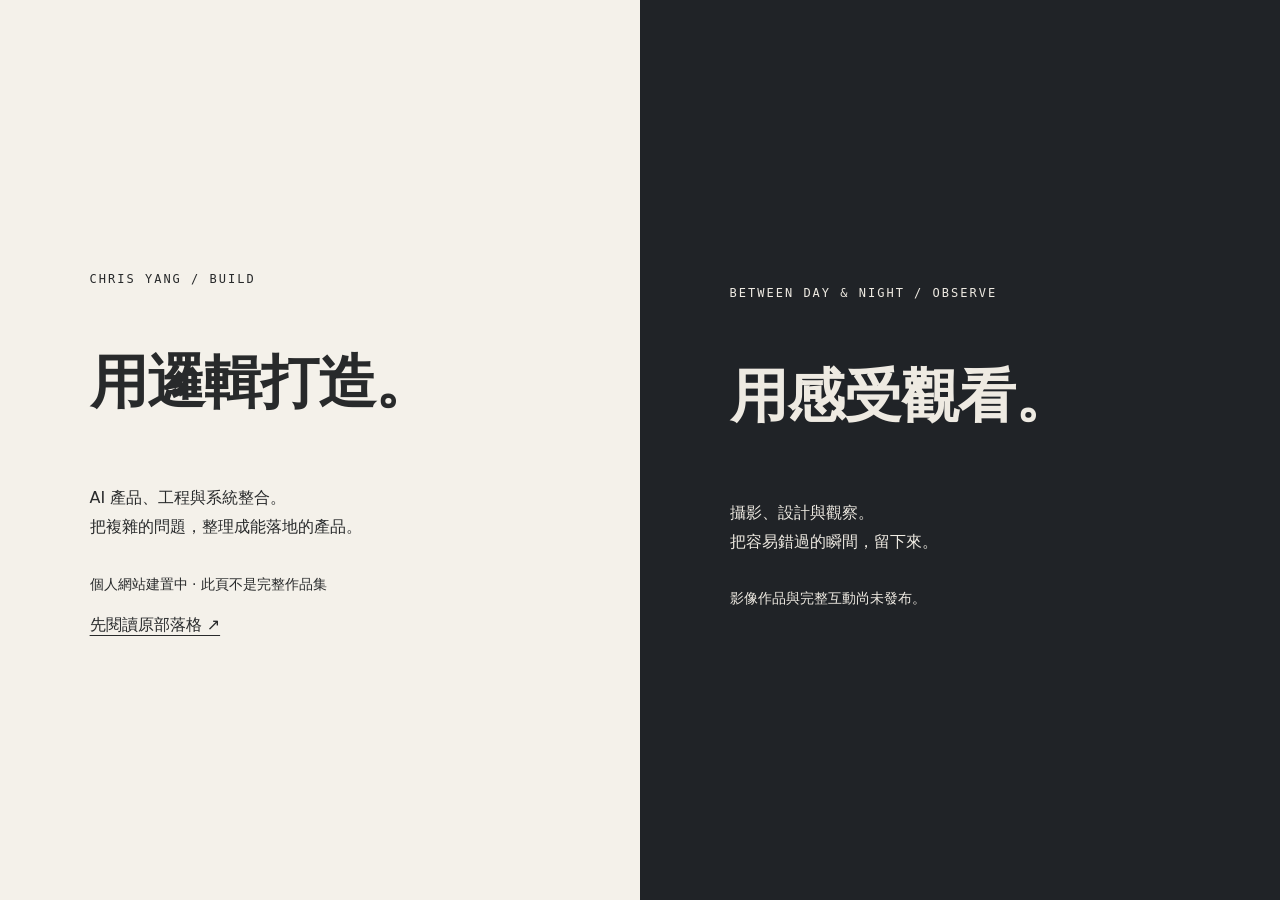
==== site/index.html @ f2bdc351 "ci: add GitHub Pages deployment and public holding page" ====
<!doctype html>
<html lang="zh-Hant">
<head>
<meta charset="utf-8">
<meta name="viewport" content="width=device-width, initial-scale=1">
<meta name="robots" content="noindex, nofollow">
<meta name="description" content="Chris Yang 的日夜個人網站，正在建置中。">
<title>Chris Yang · Between Day & Night</title>
<style>
*{box-sizing:border-box}body{margin:0;background:#f4f1ea;color:#282a2b;font-family:system-ui,sans-serif;line-height:1.8}main{min-height:100svh;display:grid;grid-template-columns:1fr 1fr}.panel{padding:clamp(28px,7vw,100px);display:flex;flex-direction:column;justify-content:center}.night{background:#202327;color:#eeeae2}.label{font:12px monospace;letter-spacing:2px}h1,h2{font-size:clamp(32px,4.5vw,68px);line-height:1.3;letter-spacing:-1px}p{max-width:36em}a{color:inherit;text-underline-offset:5px}a:focus-visible{outline:3px solid currentColor;outline-offset:5px}.status{font-size:14px}@media(max-width:700px){main{grid-template-columns:1fr}.panel{min-height:50svh}}
</style>
</head>
<body><main>
<section class="panel" aria-labelledby="day-title"><p class="label">CHRIS YANG / BUILD</p><h1 id="day-title">用邏輯打造。</h1><p>AI 產品、工程與系統整合。<br>把複雜的問題，整理成能落地的產品。</p><p class="status">個人網站建置中 · 此頁不是完整作品集</p><a href="https://www.chris.com.tw/main/">先閱讀原部落格 ↗</a></section>
<section class="panel night" aria-labelledby="night-title"><p class="label">BETWEEN DAY & NIGHT / OBSERVE</p><h2 id="night-title">用感受觀看。</h2><p>攝影、設計與觀察。<br>把容易錯過的瞬間，留下來。</p><p class="status">影像作品與完整互動尚未發布。</p></section>
</main></body></html>
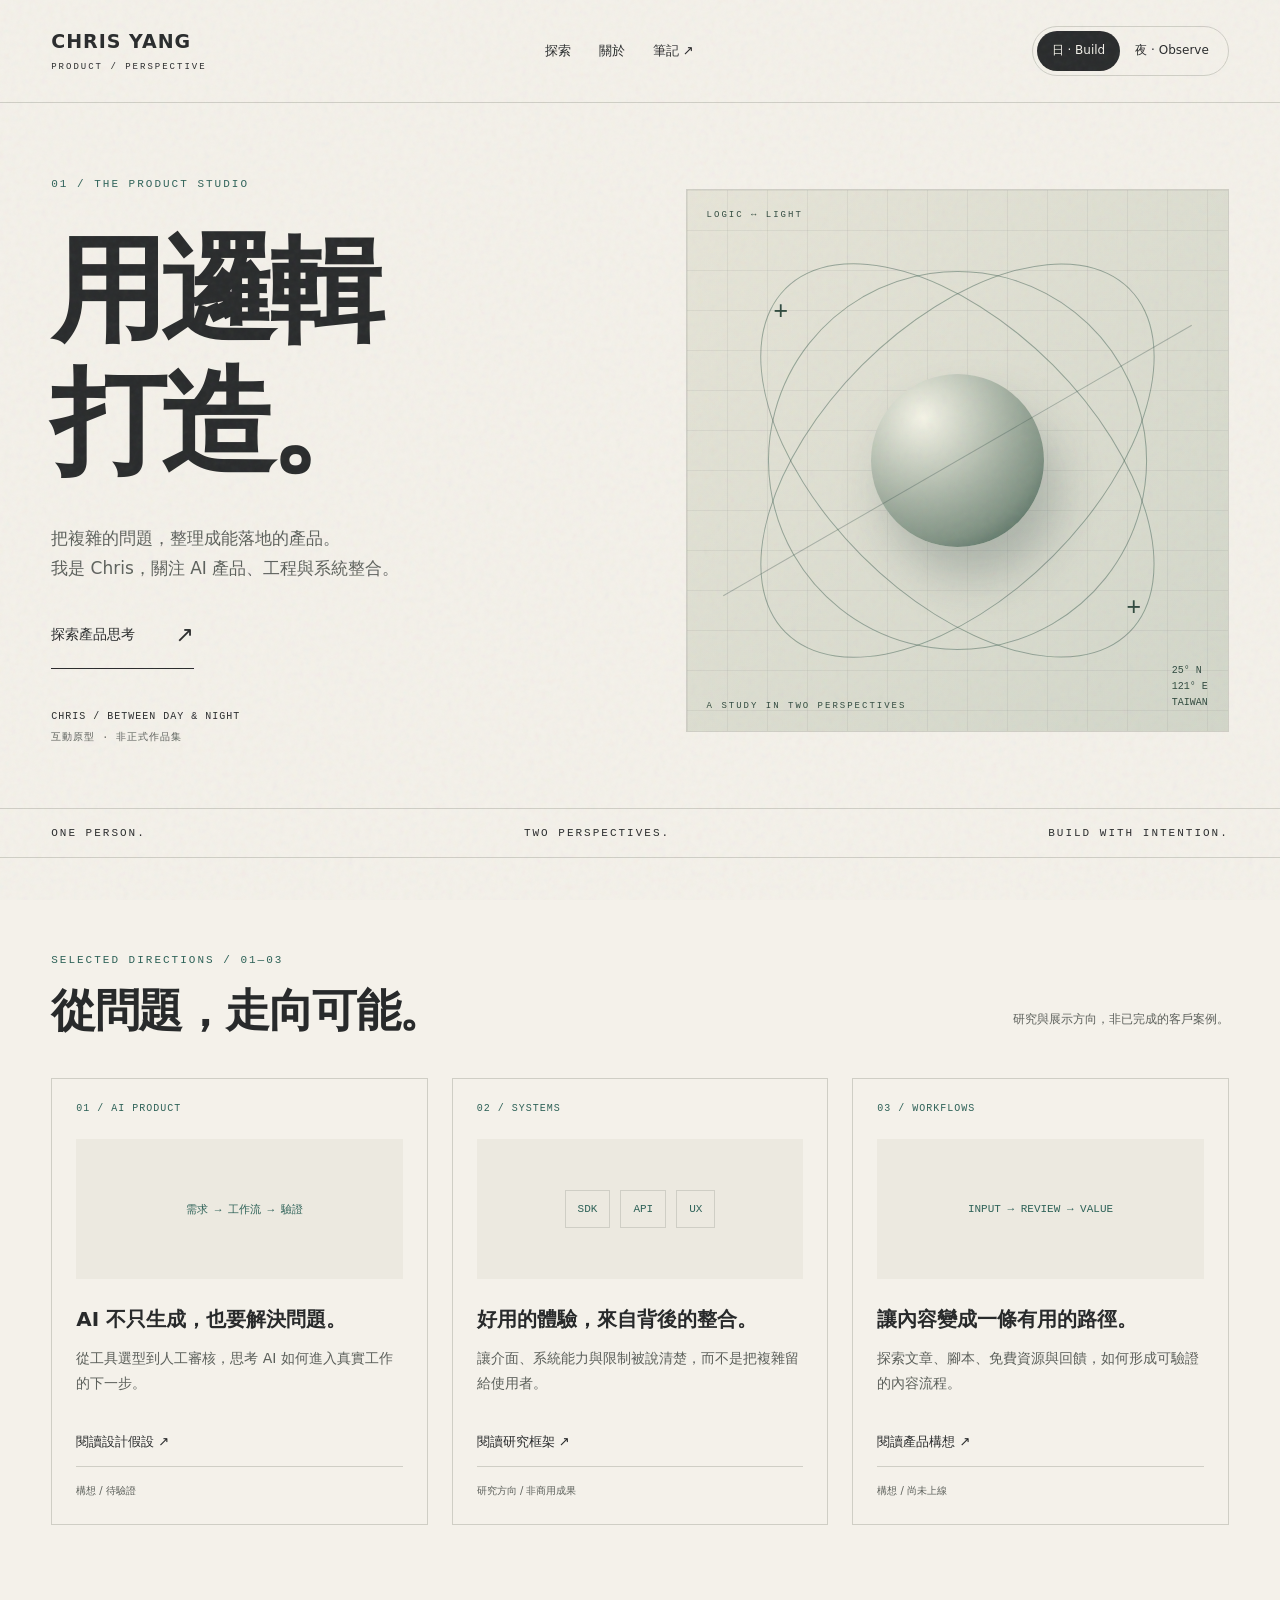
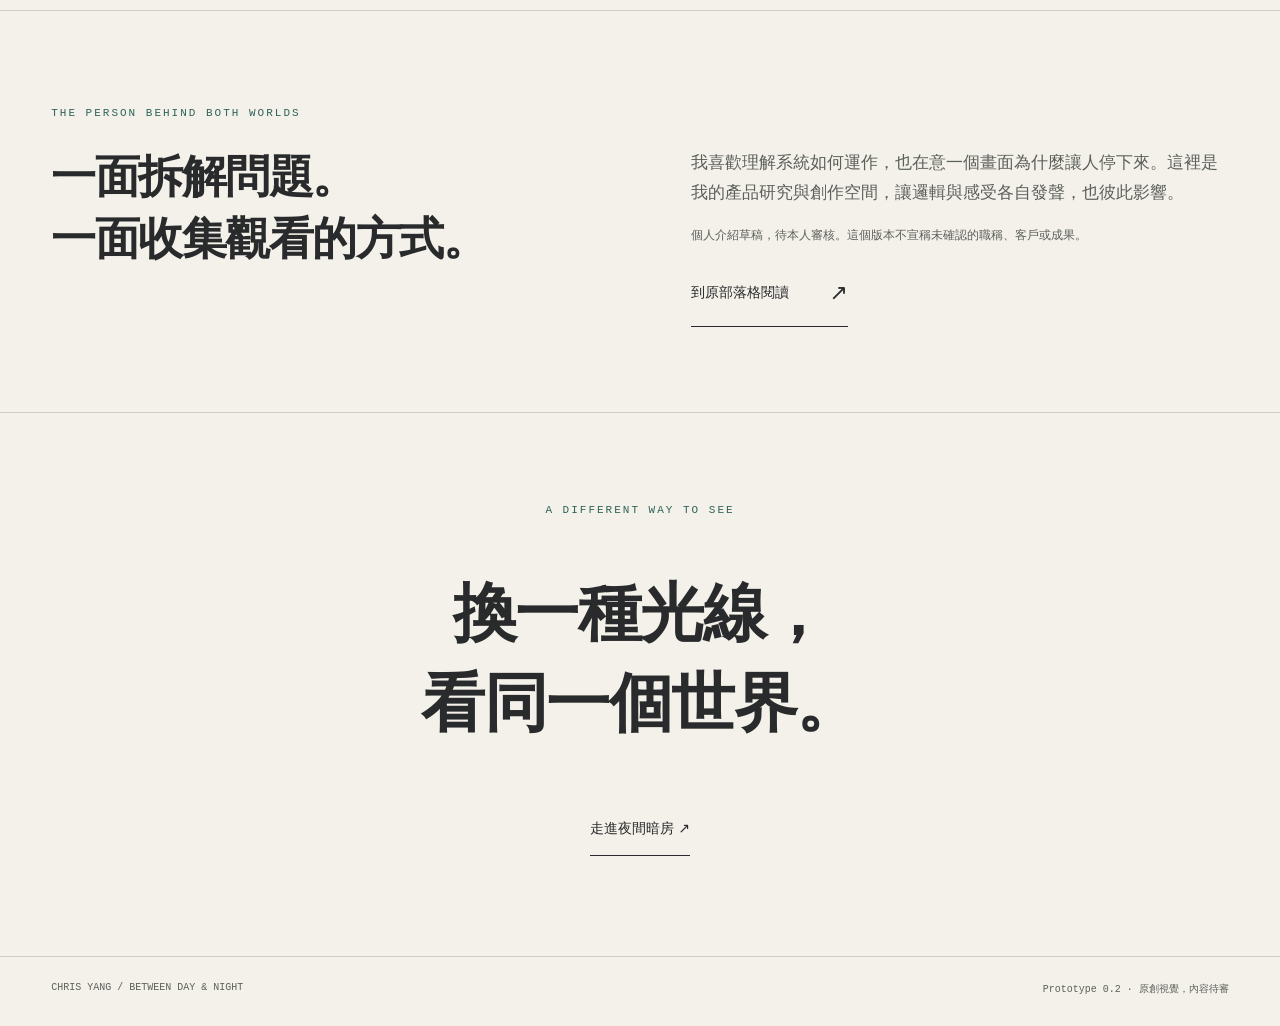
==== commit fb3d4e6f: "feat: add day-night interactive prototype v0.2 and handoff docs" ====
--- a/site/index.html
+++ b/site/index.html
@@ -1,16 +1,11 @@
 <!doctype html>
-<html lang="zh-Hant">
-<head>
-<meta charset="utf-8">
-<meta name="viewport" content="width=device-width, initial-scale=1">
-<meta name="robots" content="noindex, nofollow">
-<meta name="description" content="Chris Yang 的日夜個人網站，正在建置中。">
-<title>Chris Yang · Between Day & Night</title>
-<style>
-*{box-sizing:border-box}body{margin:0;background:#f4f1ea;color:#282a2b;font-family:system-ui,sans-serif;line-height:1.8}main{min-height:100svh;display:grid;grid-template-columns:1fr 1fr}.panel{padding:clamp(28px,7vw,100px);display:flex;flex-direction:column;justify-content:center}.night{background:#202327;color:#eeeae2}.label{font:12px monospace;letter-spacing:2px}h1,h2{font-size:clamp(32px,4.5vw,68px);line-height:1.3;letter-spacing:-1px}p{max-width:36em}a{color:inherit;text-underline-offset:5px}a:focus-visible{outline:3px solid currentColor;outline-offset:5px}.status{font-size:14px}@media(max-width:700px){main{grid-template-columns:1fr}.panel{min-height:50svh}}
-</style>
-</head>
-<body><main>
-<section class="panel" aria-labelledby="day-title"><p class="label">CHRIS YANG / BUILD</p><h1 id="day-title">用邏輯打造。</h1><p>AI 產品、工程與系統整合。<br>把複雜的問題，整理成能落地的產品。</p><p class="status">個人網站建置中 · 此頁不是完整作品集</p><a href="https://www.chris.com.tw/main/">先閱讀原部落格 ↗</a></section>
-<section class="panel night" aria-labelledby="night-title"><p class="label">BETWEEN DAY & NIGHT / OBSERVE</p><h2 id="night-title">用感受觀看。</h2><p>攝影、設計與觀察。<br>把容易錯過的瞬間，留下來。</p><p class="status">影像作品與完整互動尚未發布。</p></section>
-</main></body></html>
+<html lang="zh-Hant" data-world="build"><head><meta charset="utf-8"><meta name="viewport" content="width=device-width,initial-scale=1"><meta name="robots" content="noindex,nofollow"><meta name="description" content="Chris Yang：用邏輯打造，用感受觀看。AI 產品、系統整合、攝影與設計。"><title>Chris Yang — Between Day & Night</title><link rel="stylesheet" href="./styles.css"><script src="./app.js" defer></script></head><body>
+<a class="skip" href="#main">跳至內容</a><div class="grain" aria-hidden="true"></div><header class="header"><a class="brand" href="#build">CHRIS YANG<span>PRODUCT / PERSPECTIVE</span></a><nav aria-label="主導覽"><a href="#work">探索</a><a href="#about">關於</a><a href="https://www.chris.com.tw/main/">筆記 ↗</a></nav><div class="switch" role="group" aria-label="切換內容世界"><button type="button" data-mode="build" aria-pressed="true">日 · Build</button><button type="button" data-mode="observe" aria-pressed="false">夜 · Observe</button></div></header>
+<main id="main"><section class="hero"><div class="hero-copy"><p class="eyebrow" id="eyebrow">01 / THE PRODUCT STUDIO</p><h1 id="headline">用邏輯<span>打造。</span></h1><p class="intro" id="intro">把複雜的問題，整理成能落地的產品。<br>我是 Chris，關注 AI 產品、工程與系統整合。</p><a class="cta" href="#work" id="hero-link">探索產品思考 <span>↗</span></a><p class="edition">CHRIS / BETWEEN DAY & NIGHT <span>互動原型 · 非正式作品集</span></p></div><div class="art" aria-hidden="true"><div class="orbit o1"></div><div class="orbit o2"></div><div class="orbit o3"></div><div class="core"></div><div class="cross x1">+</div><div class="cross x2">+</div><div class="axis"></div><span class="art-label top">LOGIC ↔ LIGHT</span><span class="art-label bottom">A STUDY IN TWO PERSPECTIVES</span><span class="coord">25° N<br>121° E<br>TAIWAN</span></div></section>
+<div class="ticker"><span>ONE PERSON.</span><span>TWO PERSPECTIVES.</span><span id="ticker-last">BUILD WITH INTENTION.</span></div>
+<section id="work" class="section"><div class="section-head"><div><p class="eyebrow" id="work-label">SELECTED DIRECTIONS / 01—03</p><h2 id="work-title">從問題，走向可能。</h2></div><p class="muted" id="work-note">研究與展示方向，非已完成的客戶案例。</p></div>
+<div id="build-content" class="cards"><article class="card"><span class="number">01 / AI PRODUCT</span><div class="diagram"><i></i><b>需求 → 工作流 → 驗證</b></div><h3>AI 不只生成，也要解決問題。</h3><p>從工具選型到人工審核，思考 AI 如何進入真實工作的下一步。</p><button class="text-button" data-detail="ai">閱讀設計假設 ↗</button><span class="status">構想 / 待驗證</span></article><article class="card"><span class="number">02 / SYSTEMS</span><div class="diagram cells"><b>SDK</b><b>API</b><b>UX</b></div><h3>好用的體驗，來自背後的整合。</h3><p>讓介面、系統能力與限制被說清楚，而不是把複雜留給使用者。</p><button class="text-button" data-detail="systems">閱讀研究框架 ↗</button><span class="status">研究方向 / 非商用成果</span></article><article class="card"><span class="number">03 / WORKFLOWS</span><div class="diagram"><b>INPUT → REVIEW → VALUE</b></div><h3>讓內容變成一條有用的路徑。</h3><p>探索文章、腳本、免費資源與回饋，如何形成可驗證的內容流程。</p><button class="text-button" data-detail="content">閱讀產品構想 ↗</button><span class="status">構想 / 尚未上線</span></article></div>
+<div id="observe-content" hidden><div class="gallery"><article class="photo p1"><span>01 / LIGHT STUDY</span><div class="shape"></div><h3>光的邊界</h3><p>CSS 視覺實驗 · 非攝影作品</p></article><article class="photo p2"><span>02 / NEGATIVE SPACE</span><div class="shape"></div><h3>留白之間</h3><p>CSS 視覺實驗 · 非攝影作品</p></article><article class="photo p3"><span>03 / AFTER HOURS</span><div class="shape"></div><h3>夜色未定</h3><p>CSS 視覺實驗 · 非攝影作品</p></article></div><p class="muted">攝影系列尚待提供本人作品及確認授權。此處以原創幾何視覺測試策展節奏。</p></div></section>
+<section id="about" class="section about"><p class="eyebrow">THE PERSON BEHIND BOTH WORLDS</p><h2>一面拆解問題。<br>一面收集觀看的方式。</h2><div><p>我喜歡理解系統如何運作，也在意一個畫面為什麼讓人停下來。這裡是我的產品研究與創作空間，讓邏輯與感受各自發聲，也彼此影響。</p><p class="muted">個人介紹草稿，待本人審核。這個版本不宣稱未確認的職稱、客戶或成果。</p><a class="cta" href="https://www.chris.com.tw/main/">到原部落格閱讀 <span>↗</span></a></div></section>
+<section class="closing"><p class="eyebrow">A DIFFERENT WAY TO SEE</p><h2 id="closing-title">換一種光線，<br>看同一個世界。</h2><button id="other-world" class="cta" type="button">走進夜間暗房 ↗</button></section></main><footer><span>CHRIS YANG / BETWEEN DAY & NIGHT</span><span>Prototype 0.2 · 原創視覺，內容待審</span></footer>
+<dialog id="detail"><form method="dialog"><button class="close" aria-label="關閉詳情">關閉 ×</button></form><p class="eyebrow">CONCEPT NOTE / NOT A SHIPPED CASE</p><h2 id="detail-title"></h2><div id="detail-body"></div></dialog><div class="sr-only" role="status" aria-live="polite" id="announcement"></div></body></html>
--- a/site/styles.css
+++ b/site/styles.css
@@ -0,0 +1 @@
+*{box-sizing:border-box}html{scroll-behavior:smooth;scroll-padding-top:100px} :root{--bg:#f4f1ea;--ink:#282a2b;--muted:#5c605b;--line:#cfcec5;--accent:#2e6258;--surface:#ece9e0}html[data-world=observe]{--bg:#202327;--ink:#eeeae2;--muted:#b7b7b0;--line:#484c50;--accent:#e4a889;--surface:#292d31}body{margin:0;background:var(--bg);color:var(--ink);font-family:system-ui,-apple-system,"Noto Sans TC",sans-serif;line-height:1.8;transition:background .4s,color .4s}a{color:inherit;text-decoration:none}button{font:inherit;color:inherit;cursor:pointer}a:focus-visible,button:focus-visible{outline:3px solid var(--accent);outline-offset:5px}[hidden]{display:none!important}.skip{position:fixed;top:-100px;background:var(--bg);padding:12px;z-index:20}.skip:focus{top:0}.grain{position:fixed;inset:0;pointer-events:none;opacity:.12;background-image:url("data:image/svg+xml,%3Csvg viewBox='0 0 180 180' xmlns='http://www.w3.org/2000/svg'%3E%3Cfilter id='n'%3E%3CfeTurbulence type='fractalNoise' baseFrequency='.8' numOctaves='3' stitchTiles='stitch'/%3E%3C/filter%3E%3Cpath fill='%23888' filter='url(%23n)' opacity='.5' d='M0 0h180v180H0z'/%3E%3C/svg%3E");z-index:5}.header{max-width:1440px;margin:auto;padding:26px 4vw;display:flex;align-items:center;justify-content:space-between;gap:20px;border-bottom:1px solid var(--line)}.brand{font-size:19px;font-weight:800;letter-spacing:1px;line-height:1.3}.brand span{display:block;font:9px monospace;letter-spacing:2px;margin-top:8px}nav{display:flex;gap:28px;font-size:13px}.switch{border:1px solid var(--line);padding:4px;display:flex;border-radius:50px}.switch button{background:none;border:0;padding:9px 15px;font-size:12px;border-radius:50px}.switch button[aria-pressed=true]{background:var(--ink);color:var(--bg)}main{max-width:1440px;margin:auto}.hero{padding:64px 4vw 54px;display:grid;grid-template-columns:1.05fr 1fr;gap:5vw;align-items:center;min-height:650px}.eyebrow{font:11px monospace;letter-spacing:2px;color:var(--accent)}h1{font-size:clamp(68px,9vw,134px);letter-spacing:-6px;line-height:1.15;margin:34px 0}h1 span{display:block}.intro{font-size:17px;color:var(--muted)}.cta{display:inline-flex;align-items:center;gap:40px;border:0;border-bottom:1px solid var(--ink);padding:14px 0;background:none;font-size:14px}.cta span{font-size:22px}.edition{margin-top:42px;font:10px monospace;letter-spacing:1px}.edition span{display:block;color:var(--muted);margin-top:8px}.art{position:relative;aspect-ratio:1;overflow:hidden;background:linear-gradient(135deg,#e7e5d8,#d2d6c9);border:1px solid var(--line);isolation:isolate}.art:before{content:'';position:absolute;inset:0;background-image:linear-gradient(#8882 1px,transparent 1px),linear-gradient(90deg,#8882 1px,transparent 1px);background-size:40px 40px}.orbit{position:absolute;border:1px solid #3d5c5077;border-radius:50%;inset:15%;transform:rotate(-30deg)}.o2{inset:25% 5%;transform:rotate(45deg)}.o3{inset:5% 25%;transform:rotate(45deg)}.core{position:absolute;width:32%;height:32%;left:34%;top:34%;border-radius:50%;background:radial-gradient(circle at 30% 25%,#f5f4e7,#809283 70%,#2e4e43);box-shadow:15px 30px 45px #233a3a40}.art-label{position:absolute;left:20px;font:9px monospace;letter-spacing:2px;color:#30493e}.top{top:20px}.bottom{bottom:20px}.coord{position:absolute;right:20px;bottom:20px;font:10px monospace;line-height:1.6;color:#30493e}.axis{position:absolute;top:50%;width:100%;height:1px;background:#3b514d55;transform:rotate(-30deg)}.cross{position:absolute;color:#30493e;font:25px monospace}.x1{top:20%;left:16%}.x2{right:16%;bottom:20%}html[data-world=observe] .art{background:radial-gradient(ellipse at 60% 30%,#614638,#191c20 65%)}html[data-world=observe] .art:before{opacity:.15}html[data-world=observe] .core{background:#1c2025;box-shadow:-15px -10px 3px -7px #f6c7a3,0 0 70px #d78d5330;width:45%;height:45%;left:27.5%;top:27.5%}html[data-world=observe] .orbit{border-color:#d3a07d55}html[data-world=observe] .art-label,html[data-world=observe] .coord,html[data-world=observe] .cross{color:#dbbba6}.ticker{border-block:1px solid var(--line);padding:18px 4vw;display:flex;justify-content:space-between;gap:15px;font:11px monospace;letter-spacing:2px}.section{padding:85px 4vw;border-bottom:1px solid var(--line)}.section-head{display:flex;justify-content:space-between;align-items:end;gap:25px;margin-bottom:35px}h2{font-size:clamp(28px,3.5vw,48px);line-height:1.4;letter-spacing:-1.5px}.section-head h2{margin:14px 0 0}.muted{font-size:12px;color:var(--muted)}.cards{display:grid;grid-template-columns:repeat(3,1fr);gap:24px}.card{display:flex;flex-direction:column;border:1px solid var(--line);padding:24px;transition:transform .2s}.card:hover{transform:translateY(-5px)}.number{font:10px monospace;color:var(--accent);letter-spacing:1px}.diagram{min-height:140px;background:var(--surface);margin:25px 0;display:flex;align-items:center;justify-content:center;font:11px monospace;color:var(--accent);gap:10px}.diagram b{font-weight:400}.cells b{padding:12px;border:1px solid var(--line)}h3{font-size:20px;line-height:1.5;margin:0 0 12px}.card p{font-size:14px;color:var(--muted);margin:0 0 22px}.text-button{border:0;border-bottom:1px solid var(--line);padding:12px 0;text-align:left;background:none;margin-top:auto;font-size:13px}.status{font-size:10px;color:var(--muted);margin-top:15px}.gallery{display:grid;grid-template-columns:1.1fr .8fr 1fr;gap:20px;align-items:start}.photo{padding:20px;border:1px solid var(--line)}.photo>span{font:9px monospace;letter-spacing:1px}.photo .shape{height:290px;margin:20px 0;background:linear-gradient(120deg,#14161a 48%,#d6b9a0 49%,#765e50 52%,#24272b 75%)}.p2{margin-top:90px}.p2 .shape{height:220px;background:radial-gradient(circle at 60% 35%,#191c20 22%,#b49b80 23%,#b49b80 27%,#303237 28%)}.p3{margin-top:30px}.p3 .shape{height:350px;background:repeating-linear-gradient(90deg,#171a1e 0 24px,#72594b 25px,#24272a 29px 54px)}.photo p{font-size:11px;color:var(--muted)}.about{display:grid;grid-template-columns:1fr 1fr;column-gap:8vw}.about>.eyebrow{grid-column:1/-1}.about h2{margin-top:16px}.about>div>p:first-child{font-size:17px;color:var(--muted)}.closing{padding:80px 4vw 100px;text-align:center}.closing h2{font-size:clamp(35px,5vw,70px)}footer{max-width:1440px;margin:auto;border-top:1px solid var(--line);padding:25px 4vw;display:flex;justify-content:space-between;gap:20px;font:10px monospace;color:var(--muted)}dialog{background:var(--bg);color:var(--ink);border:1px solid var(--line);max-width:700px;width:calc(100% - 32px);padding:32px;max-height:85svh}dialog::backdrop{background:#0009}.close{float:right;background:none;border:1px solid var(--line);padding:8px 16px;min-height:44px}dialog h2{clear:both;padding-top:16px;font-size:30px}dialog h3{font-size:17px;margin-top:25px}dialog p{color:var(--muted);font-size:15px}.sr-only{position:absolute;width:1px;height:1px;padding:0;margin:-1px;overflow:hidden;clip:rect(0,0,0,0);white-space:nowrap;border:0}@media(max-width:800px){.header{flex-wrap:wrap;padding:20px}.brand{font-size:16px}nav{gap:15px}.switch{width:100%;justify-content:center}.switch button{flex:1;min-height:44px}.hero{grid-template-columns:1fr;padding:40px 20px;min-height:0}.hero-copy h1{letter-spacing:-3px;font-size:78px}.art{margin-top:20px;max-height:480px}.ticker{font-size:8px;letter-spacing:.5px;padding:16px 20px}.section{padding:55px 20px}.section-head{display:block}.cards,.gallery,.about{grid-template-columns:1fr}.p2,.p3{margin-top:0}.gallery .shape{height:300px}.about>.eyebrow{grid-column:auto}footer{padding:25px 20px;flex-direction:column}.edition{margin-top:28px}}@media(prefers-reduced-motion:reduce){html{scroll-behavior:auto}*,*::before,*::after{transition:none!important;animation:none!important}.card:hover{transform:none}}
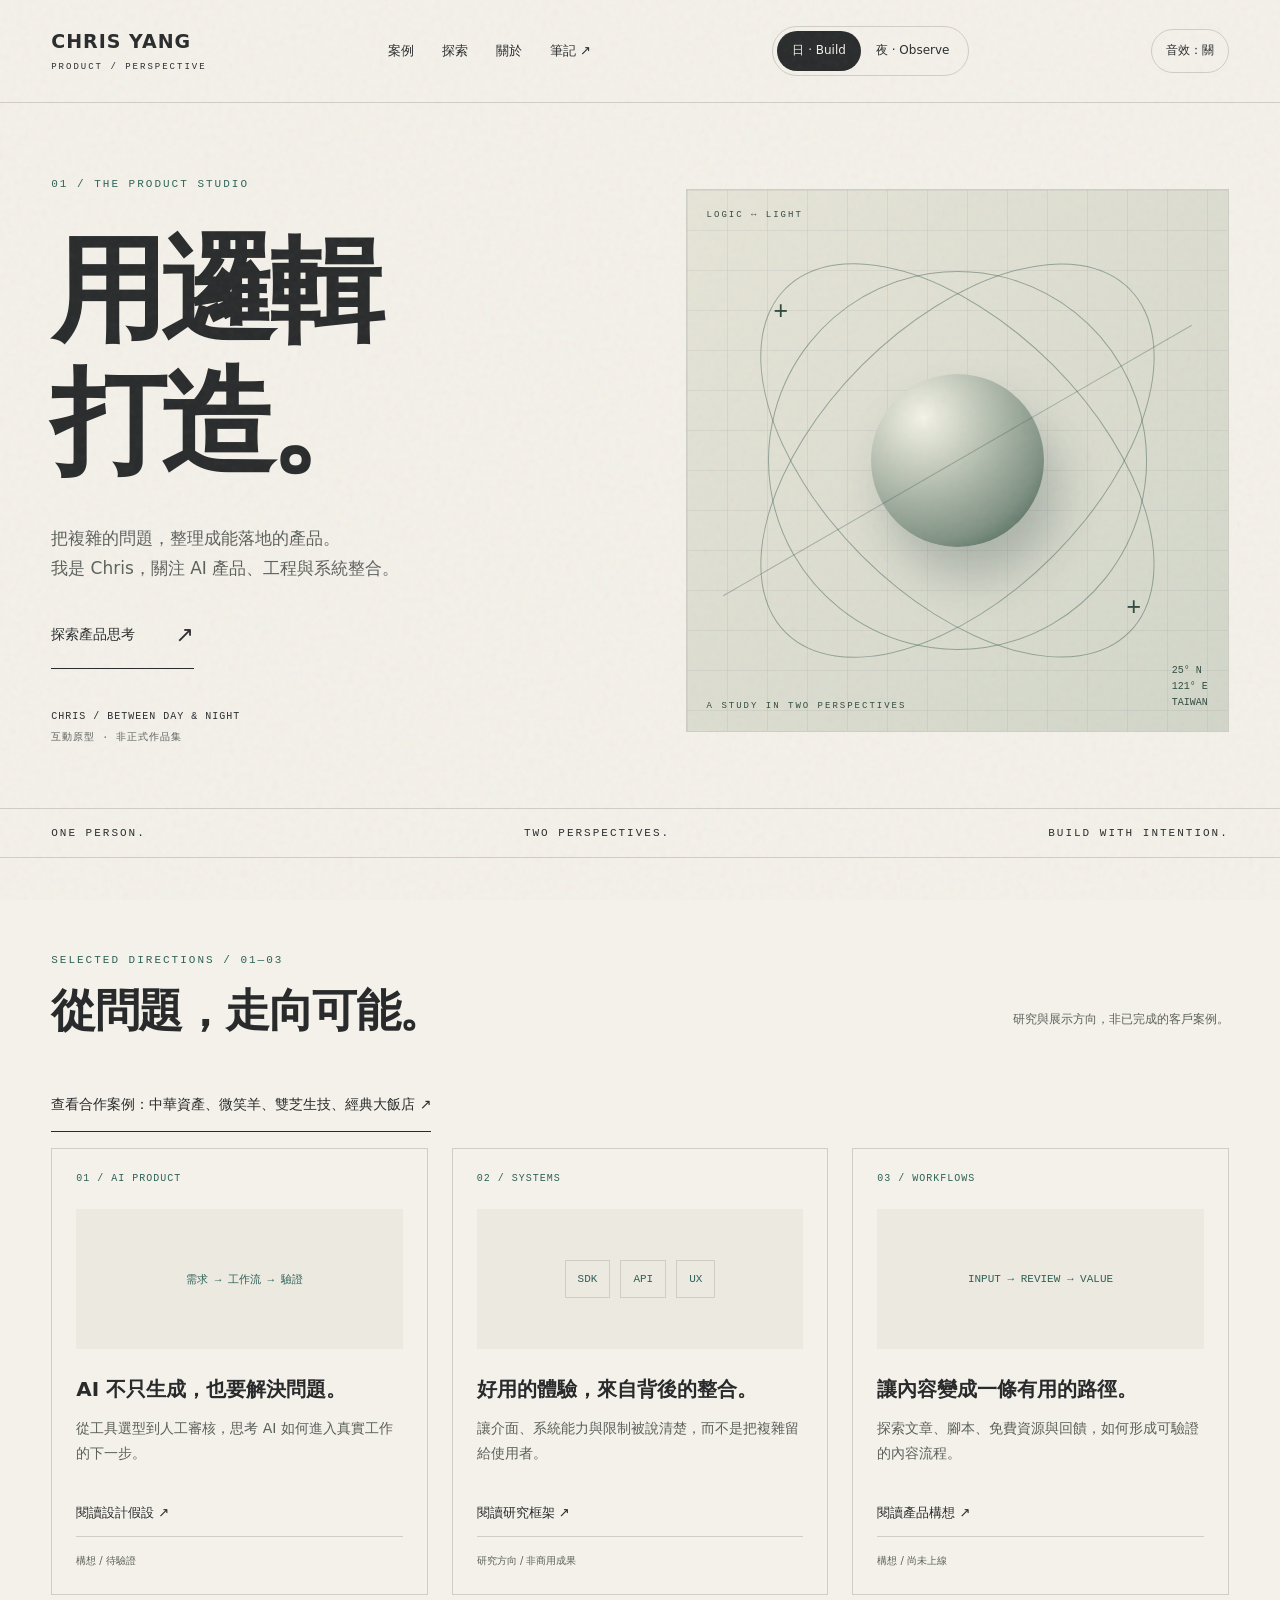
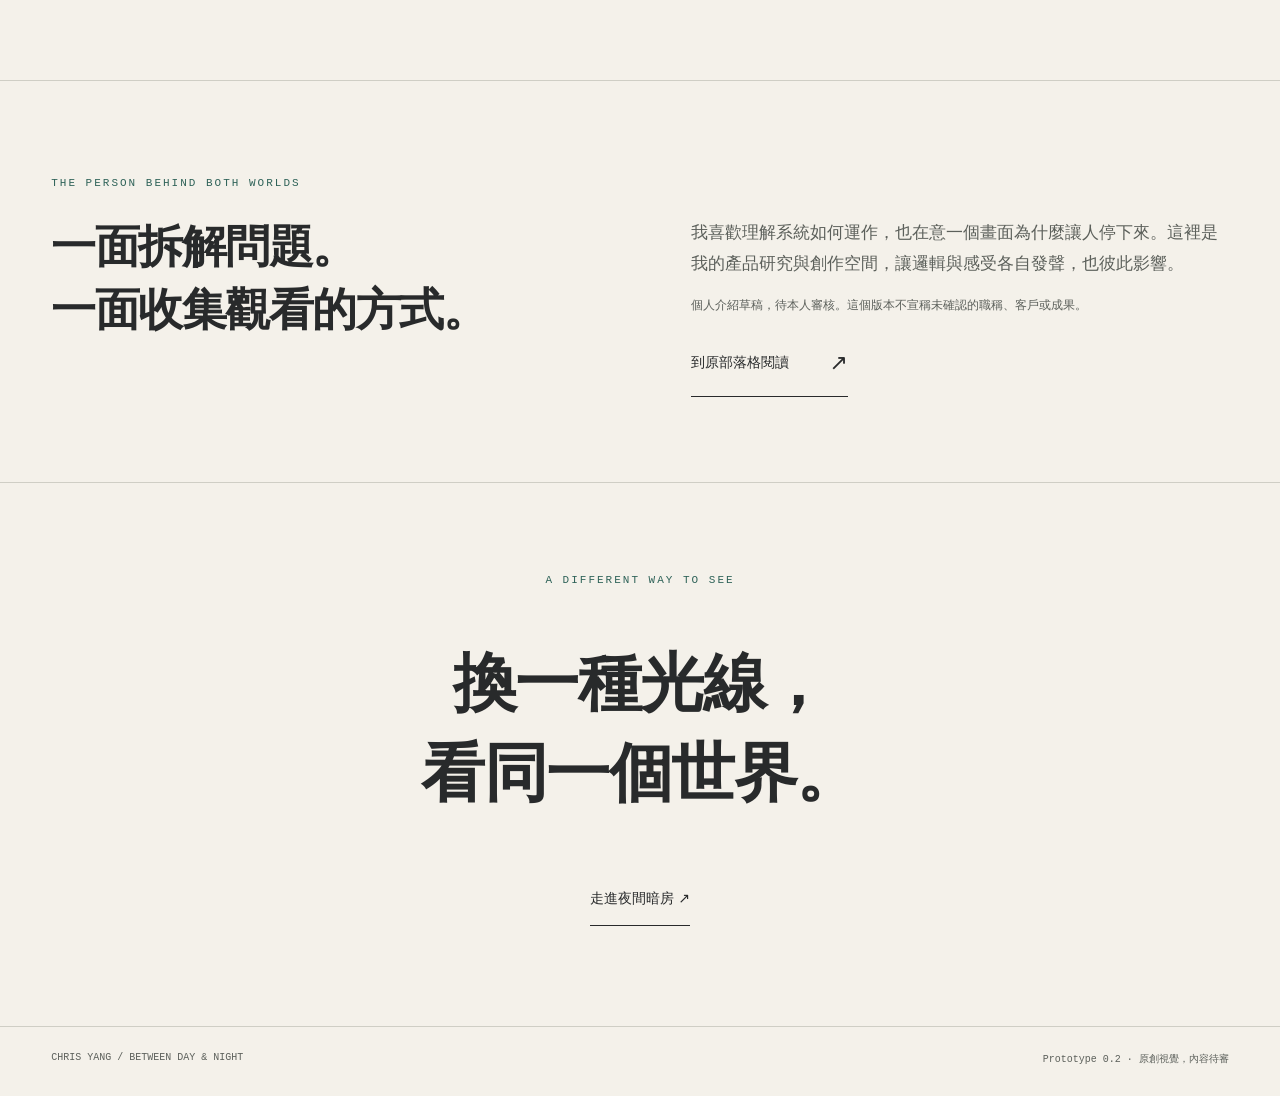
==== commit 73d644cd: "feat: publish four portfolio case summaries and homepage links" ====
--- a/site/index.html
+++ b/site/index.html
@@ -1,10 +1,10 @@
 <!doctype html>
 <html lang="zh-Hant" data-world="build"><head><meta charset="utf-8"><meta name="viewport" content="width=device-width,initial-scale=1"><meta name="robots" content="noindex,nofollow"><meta name="description" content="Chris Yang：用邏輯打造，用感受觀看。AI 產品、系統整合、攝影與設計。"><title>Chris Yang — Between Day & Night</title><link rel="stylesheet" href="./styles.css"><script src="./app.js" defer></script></head><body>
-<a class="skip" href="#main">跳至內容</a><div class="grain" aria-hidden="true"></div><header class="header"><a class="brand" href="#build">CHRIS YANG<span>PRODUCT / PERSPECTIVE</span></a><nav aria-label="主導覽"><a href="#work">探索</a><a href="#about">關於</a><a href="https://www.chris.com.tw/main/">筆記 ↗</a></nav><div class="switch" role="group" aria-label="切換內容世界"><button type="button" data-mode="build" aria-pressed="true">日 · Build</button><button type="button" data-mode="observe" aria-pressed="false">夜 · Observe</button></div></header>
+<a class="skip" href="#main">跳至內容</a><div class="grain" aria-hidden="true"></div><header class="header"><a class="brand" href="#build">CHRIS YANG<span>PRODUCT / PERSPECTIVE</span></a><nav aria-label="主導覽"><a href="./portfolio.html">案例</a><a href="#work">探索</a><a href="#about">關於</a><a href="https://www.chris.com.tw/main/">筆記 ↗</a></nav><div class="switch" role="group" aria-label="切換內容世界"><button type="button" data-mode="build" aria-pressed="true">日 · Build</button><button type="button" data-mode="observe" aria-pressed="false">夜 · Observe</button></div></header>
 <main id="main"><section class="hero"><div class="hero-copy"><p class="eyebrow" id="eyebrow">01 / THE PRODUCT STUDIO</p><h1 id="headline">用邏輯<span>打造。</span></h1><p class="intro" id="intro">把複雜的問題，整理成能落地的產品。<br>我是 Chris，關注 AI 產品、工程與系統整合。</p><a class="cta" href="#work" id="hero-link">探索產品思考 <span>↗</span></a><p class="edition">CHRIS / BETWEEN DAY & NIGHT <span>互動原型 · 非正式作品集</span></p></div><div class="art" aria-hidden="true"><div class="orbit o1"></div><div class="orbit o2"></div><div class="orbit o3"></div><div class="core"></div><div class="cross x1">+</div><div class="cross x2">+</div><div class="axis"></div><span class="art-label top">LOGIC ↔ LIGHT</span><span class="art-label bottom">A STUDY IN TWO PERSPECTIVES</span><span class="coord">25° N<br>121° E<br>TAIWAN</span></div></section>
 <div class="ticker"><span>ONE PERSON.</span><span>TWO PERSPECTIVES.</span><span id="ticker-last">BUILD WITH INTENTION.</span></div>
 <section id="work" class="section"><div class="section-head"><div><p class="eyebrow" id="work-label">SELECTED DIRECTIONS / 01—03</p><h2 id="work-title">從問題，走向可能。</h2></div><p class="muted" id="work-note">研究與展示方向，非已完成的客戶案例。</p></div>
-<div id="build-content" class="cards"><article class="card"><span class="number">01 / AI PRODUCT</span><div class="diagram"><i></i><b>需求 → 工作流 → 驗證</b></div><h3>AI 不只生成，也要解決問題。</h3><p>從工具選型到人工審核，思考 AI 如何進入真實工作的下一步。</p><button class="text-button" data-detail="ai">閱讀設計假設 ↗</button><span class="status">構想 / 待驗證</span></article><article class="card"><span class="number">02 / SYSTEMS</span><div class="diagram cells"><b>SDK</b><b>API</b><b>UX</b></div><h3>好用的體驗，來自背後的整合。</h3><p>讓介面、系統能力與限制被說清楚，而不是把複雜留給使用者。</p><button class="text-button" data-detail="systems">閱讀研究框架 ↗</button><span class="status">研究方向 / 非商用成果</span></article><article class="card"><span class="number">03 / WORKFLOWS</span><div class="diagram"><b>INPUT → REVIEW → VALUE</b></div><h3>讓內容變成一條有用的路徑。</h3><p>探索文章、腳本、免費資源與回饋，如何形成可驗證的內容流程。</p><button class="text-button" data-detail="content">閱讀產品構想 ↗</button><span class="status">構想 / 尚未上線</span></article></div>
+<div id="build-content"><p><a class="cta" href="./portfolio.html">查看合作案例：中華資產、微笑羊、雙芝生技、經典大飯店 ↗</a></p><div class="cards"><article class="card"><span class="number">01 / AI PRODUCT</span><div class="diagram"><i></i><b>需求 → 工作流 → 驗證</b></div><h3>AI 不只生成，也要解決問題。</h3><p>從工具選型到人工審核，思考 AI 如何進入真實工作的下一步。</p><button class="text-button" data-detail="ai">閱讀設計假設 ↗</button><span class="status">構想 / 待驗證</span></article><article class="card"><span class="number">02 / SYSTEMS</span><div class="diagram cells"><b>SDK</b><b>API</b><b>UX</b></div><h3>好用的體驗，來自背後的整合。</h3><p>讓介面、系統能力與限制被說清楚，而不是把複雜留給使用者。</p><button class="text-button" data-detail="systems">閱讀研究框架 ↗</button><span class="status">研究方向 / 非商用成果</span></article><article class="card"><span class="number">03 / WORKFLOWS</span><div class="diagram"><b>INPUT → REVIEW → VALUE</b></div><h3>讓內容變成一條有用的路徑。</h3><p>探索文章、腳本、免費資源與回饋，如何形成可驗證的內容流程。</p><button class="text-button" data-detail="content">閱讀產品構想 ↗</button><span class="status">構想 / 尚未上線</span></article></div></div>
 <div id="observe-content" hidden><div class="gallery"><article class="photo p1"><span>01 / LIGHT STUDY</span><div class="shape"></div><h3>光的邊界</h3><p>CSS 視覺實驗 · 非攝影作品</p></article><article class="photo p2"><span>02 / NEGATIVE SPACE</span><div class="shape"></div><h3>留白之間</h3><p>CSS 視覺實驗 · 非攝影作品</p></article><article class="photo p3"><span>03 / AFTER HOURS</span><div class="shape"></div><h3>夜色未定</h3><p>CSS 視覺實驗 · 非攝影作品</p></article></div><p class="muted">攝影系列尚待提供本人作品及確認授權。此處以原創幾何視覺測試策展節奏。</p></div></section>
 <section id="about" class="section about"><p class="eyebrow">THE PERSON BEHIND BOTH WORLDS</p><h2>一面拆解問題。<br>一面收集觀看的方式。</h2><div><p>我喜歡理解系統如何運作，也在意一個畫面為什麼讓人停下來。這裡是我的產品研究與創作空間，讓邏輯與感受各自發聲，也彼此影響。</p><p class="muted">個人介紹草稿，待本人審核。這個版本不宣稱未確認的職稱、客戶或成果。</p><a class="cta" href="https://www.chris.com.tw/main/">到原部落格閱讀 <span>↗</span></a></div></section>
 <section class="closing"><p class="eyebrow">A DIFFERENT WAY TO SEE</p><h2 id="closing-title">換一種光線，<br>看同一個世界。</h2><button id="other-world" class="cta" type="button">走進夜間暗房 ↗</button></section></main><footer><span>CHRIS YANG / BETWEEN DAY & NIGHT</span><span>Prototype 0.2 · 原創視覺，內容待審</span></footer>
